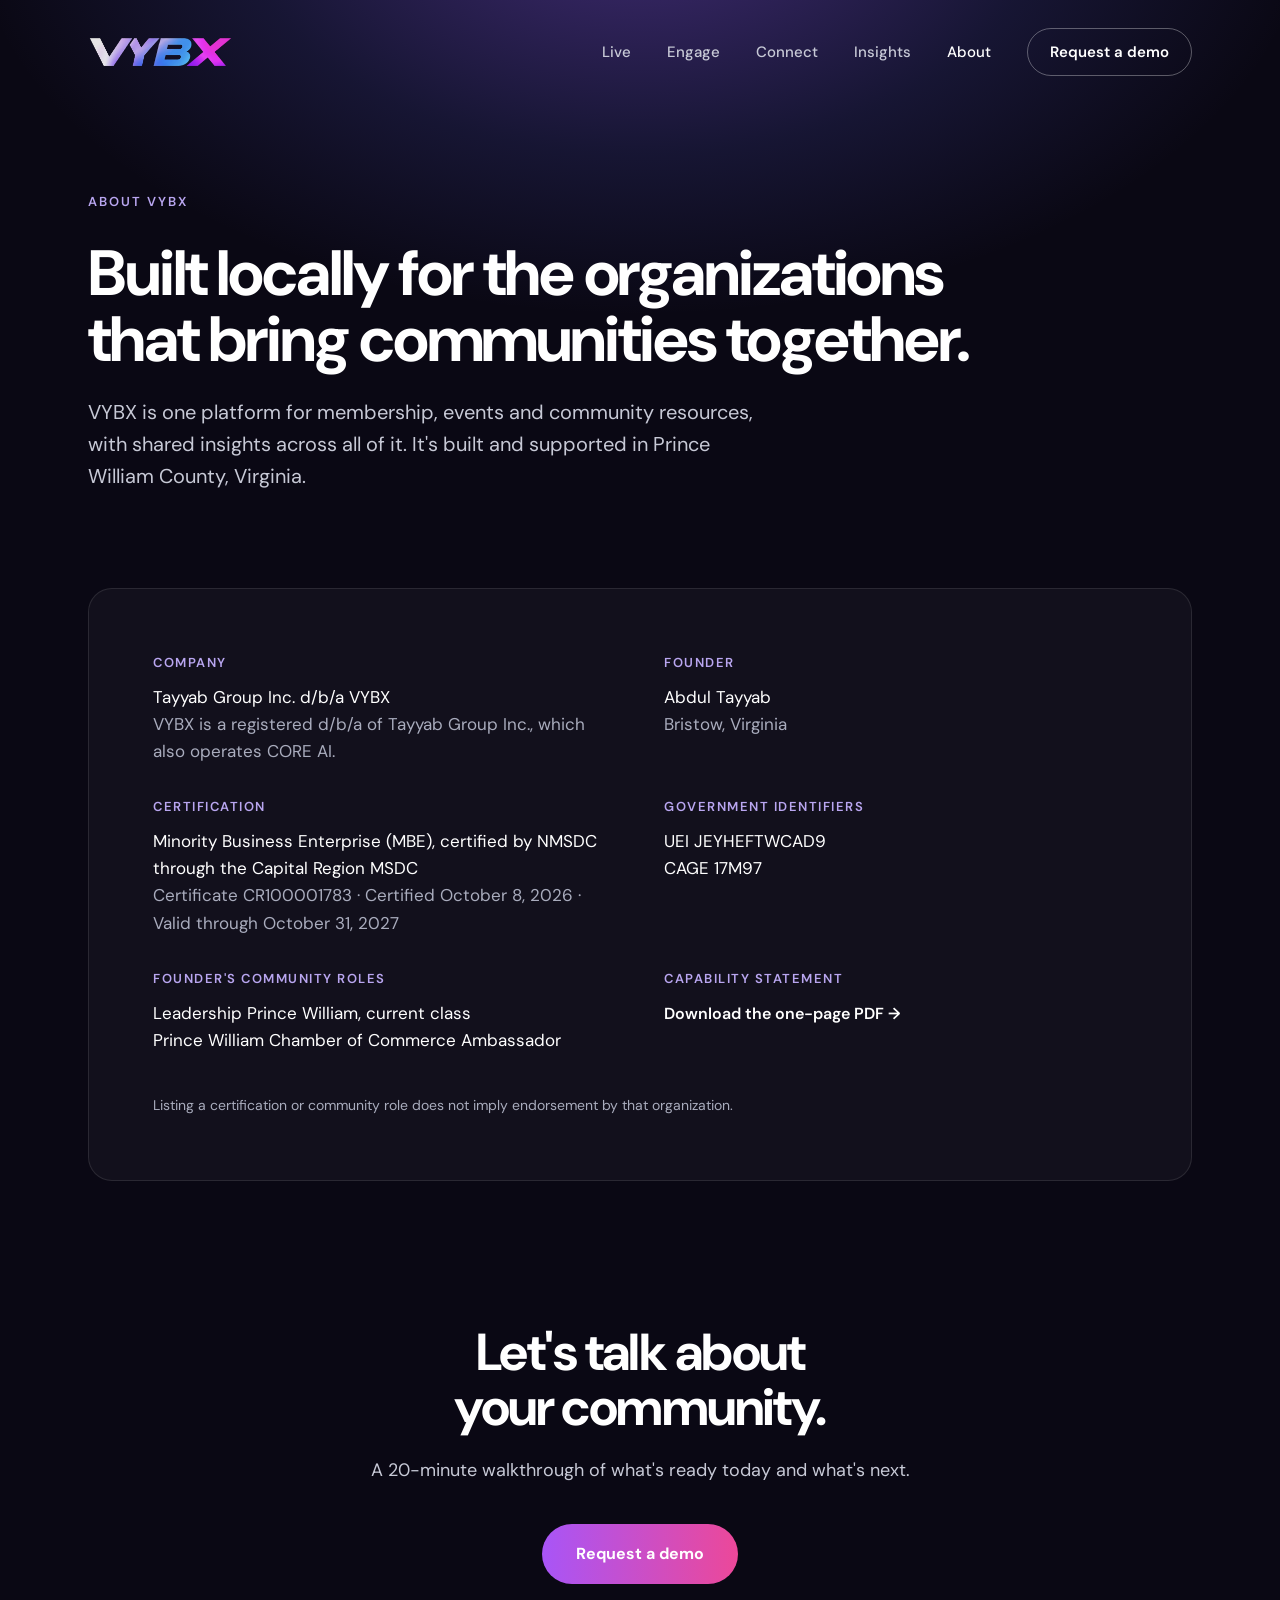
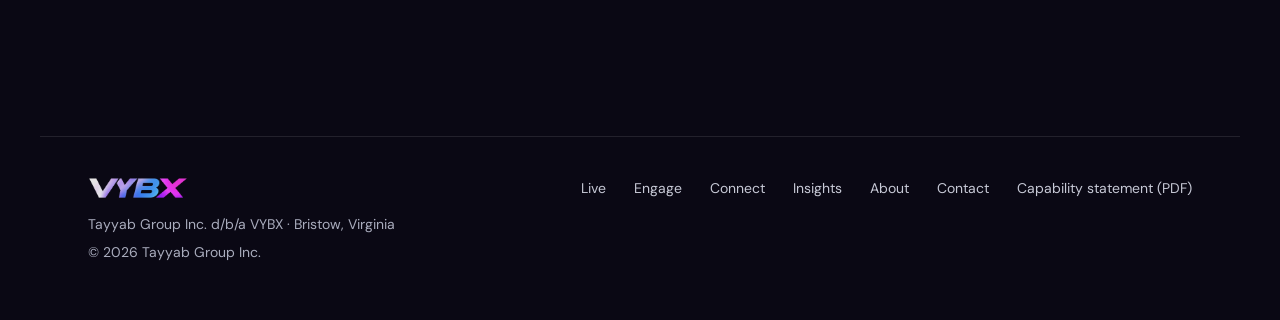
==== about/index.html @ 2c283705 "Website v2: one platform with three solutions plus Insights Static pages for home, Live, Engage, Con" ====
<!DOCTYPE html>
<html lang="en">
<head>
<meta charset="UTF-8">
<meta name="viewport" content="width=device-width, initial-scale=1.0">
<title>About VYBX — Tayyab Group Inc. d/b/a VYBX</title>
<meta name="description" content="VYBX is a registered d/b/a of Tayyab Group Inc., an NMSDC certified Minority Business Enterprise in Prince William County, Virginia.">
<link rel="canonical" href="https://www.getvybx.com/about/">
<meta property="og:site_name" content="VYBX">
<meta property="og:title" content="About VYBX — Tayyab Group Inc. d/b/a VYBX">
<meta property="og:description" content="VYBX is a registered d/b/a of Tayyab Group Inc., an NMSDC certified Minority Business Enterprise in Prince William County, Virginia.">
<meta property="og:url" content="https://www.getvybx.com/about/">
<meta property="og:type" content="website">
<meta property="og:image" content="https://www.getvybx.com/og-image.png">
<meta property="og:image:width" content="1200">
<meta property="og:image:height" content="630">
<meta name="twitter:card" content="summary_large_image">
<meta name="twitter:title" content="About VYBX — Tayyab Group Inc. d/b/a VYBX">
<meta name="twitter:description" content="VYBX is a registered d/b/a of Tayyab Group Inc., an NMSDC certified Minority Business Enterprise in Prince William County, Virginia.">
<meta name="twitter:image" content="https://www.getvybx.com/og-image.png">
<meta name="theme-color" content="#0A0814">
<link rel="preconnect" href="https://fonts.googleapis.com">
<link rel="preconnect" href="https://fonts.gstatic.com" crossorigin>
<link href="https://fonts.googleapis.com/css2?family=DM+Sans:opsz,wght@9..40,400;9..40,500;9..40,600;9..40,700&family=Kaushan+Script&display=swap" rel="stylesheet">
<link rel="stylesheet" href="/assets/site.css">
</head>
<body>
<a class="skip" href="#main">Skip to content</a>
<header class="site-header">
<div class="wrap">
<a class="brand" href="/" aria-label="VYBX home"><img src="/vybx-logo.png" alt="VYBX"></a>
<nav class="nav" aria-label="Main">
<a href="/live/">Live</a>
<a href="/engage/">Engage</a>
<a href="/connect/">Connect</a>
<a href="/insights/">Insights</a>
<a href="/about/" aria-current="page">About</a>
<a class="btn-outline" href="/contact/">Request a demo</a>
</nav>
<button class="menu-btn" type="button" aria-label="Open menu" aria-controls="menu" aria-expanded="false" data-menu-open>
<svg width="20" height="14" viewBox="0 0 20 14" aria-hidden="true"><path d="M1 1h18M1 7h18M1 13h18" stroke="currentColor" stroke-width="1.8" stroke-linecap="round" fill="none"/></svg>
</button>
</div>
</header>
<div class="mobile-menu" id="menu" data-open="false" role="dialog" aria-modal="true" aria-label="Menu">
<div class="top">
<a class="brand" href="/" aria-label="VYBX home"><img src="/vybx-logo.png" alt="VYBX"></a>
<button class="menu-btn" type="button" aria-label="Close menu" data-menu-close style="display:inline-flex">
<svg width="16" height="16" viewBox="0 0 16 16" aria-hidden="true"><path d="M2 2l12 12M14 2L2 14" stroke="currentColor" stroke-width="1.8" stroke-linecap="round" fill="none"/></svg>
</button>
</div>
<nav aria-label="Mobile">
<a href="/live/"><span class="lockup" style="font-size:24px"><img src="/vybx-logo.png" alt="VYBX"><span class="live-word"><span>Live</span><svg viewBox="0 0 100 16" preserveAspectRatio="none" aria-hidden="true"><path d="M3 12 C 28 3, 66 1, 97 7" fill="none" stroke="currentColor" stroke-width="2.2" stroke-linecap="round"/></svg></span></span><small>Events, Destinations &amp; Experiences</small></a>
<a href="/engage/"><span class="lockup" style="font-size:24px"><img src="/vybx-logo.png" alt="VYBX"><span class="name">Engage</span></span><small>Membership &amp; Organizational Engagement</small></a>
<a href="/connect/"><span class="lockup" style="font-size:24px"><img src="/vybx-logo.png" alt="VYBX"><span class="name">Connect</span></span><small>Community Resources &amp; Support</small></a>
<a href="/insights/"><span class="lockup" style="font-size:24px"><img src="/vybx-logo.png" alt="VYBX"><span class="name">Insights</span></span><small>Shared analytics and reporting</small></a>
<a href="/about/">About VYBX</a>
</nav>
<a class="btn" href="/contact/" style="display:flex;height:56px;margin-top:24px">Request a demo</a>
</div>
<main id="main">

<section class="page-hero">
<div class="wrap">
<p class="eyebrow">About VYBX</p>
<h1 style="margin-top:0">Built locally for the organizations that bring communities together.</h1>
<p class="lede">VYBX is one platform for membership, events and community resources, with shared insights across all of it. It's built and supported in Prince William County, Virginia.</p>
</div>
</section>
<section class="section">
<div class="wrap">
<div class="panel">
<div class="facts">
<div>
<h3>Company</h3>
<p>Tayyab Group Inc. d/b/a VYBX<br><span class="quiet">VYBX is a registered d/b/a of Tayyab Group Inc., which also operates CORE AI.</span></p>
</div>
<div>
<h3>Founder</h3>
<p>Abdul Tayyab<br><span class="quiet">Bristow, Virginia</span></p>
</div>
<div>
<h3>Certification</h3>
<p>Minority Business Enterprise (MBE), certified by NMSDC through the Capital Region MSDC<br><span class="quiet">Certificate CR100001783 · Certified October 8, 2026 · Valid through October 31, 2027</span></p>
</div>
<div>
<h3>Government identifiers</h3>
<p>UEI JEYHEFTWCAD9<br>CAGE 17M97</p>
</div>
<div>
<h3>Founder's community roles</h3>
<p>Leadership Prince William, current class<br>Prince William Chamber of Commerce Ambassador</p>
</div>
<div>
<h3>Capability statement</h3>
<p><a class="text-link" href="/capability-statement.pdf">Download the one-page PDF →</a></p>
</div>
</div>
<p class="note">Listing a certification or community role does not imply endorsement by that organization.</p>
</div>
</div>
</section>
<section class="closing">
<div class="wrap">
<h2>Let's talk about your community.</h2>
<p>A 20-minute walkthrough of what's ready today and what's next.</p>
<a class="btn" href="/contact/">Request a demo</a>
</div>
</section>

</main>
<footer class="site-footer">
<div class="wrap">
<div class="who">
<img src="/vybx-logo.png" alt="VYBX">
<p>Tayyab Group Inc. d/b/a VYBX · Bristow, Virginia</p>
<p style="margin-top:6px">© 2026 Tayyab Group Inc.</p>
</div>
<nav aria-label="Footer">
<a href="/live/">Live</a>
<a href="/engage/">Engage</a>
<a href="/connect/">Connect</a>
<a href="/insights/">Insights</a>
<a href="/about/">About</a>
<a href="/contact/">Contact</a>
<a href="/capability-statement.pdf">Capability statement (PDF)</a>
</nav>
</div>
</footer>
<script>
(function () {
  var menu = document.getElementById('menu');
  var openBtn = document.querySelector('[data-menu-open]');
  var closeBtn = document.querySelector('[data-menu-close]');
  function set(open) {
    menu.setAttribute('data-open', open ? 'true' : 'false');
    openBtn.setAttribute('aria-expanded', open ? 'true' : 'false');
    document.body.style.overflow = open ? 'hidden' : '';
    (open ? closeBtn : openBtn).focus();
  }
  openBtn.addEventListener('click', function () { set(true); });
  closeBtn.addEventListener('click', function () { set(false); });
  menu.addEventListener('click', function (e) { if (e.target.closest('a')) set(false); });
  document.addEventListener('keydown', function (e) { if (e.key === 'Escape' && menu.getAttribute('data-open') === 'true') set(false); });
})();
</script>
</body>
</html>
---- assets/site.css ----
/* VYBX marketing site — shared styles */
*, *::before, *::after { box-sizing: border-box; }
html { -webkit-text-size-adjust: 100%; scroll-behavior: smooth; }
body {
  margin: 0;
  font-family: 'DM Sans', system-ui, -apple-system, 'Segoe UI', sans-serif;
  color: #ffffff;
  background: #0A0814;
  line-height: 1.6;
}
body::before {
  content: ""; position: absolute; inset: 0 0 auto 0; height: 900px; z-index: -1; pointer-events: none;
  background: radial-gradient(ellipse 70% 60% at 50% -10%, rgba(139,92,246,0.42) 0%, rgba(99,102,241,0.14) 45%, transparent 75%);
}
img { max-width: 100%; }
a { color: #C7C9D6; text-decoration: none; }
a:hover { color: #ffffff; }
a:focus-visible, button:focus-visible { outline: 2px solid #C4B5FD; outline-offset: 3px; border-radius: 6px; }
h1, h2, h3 { margin: 0; text-wrap: balance; }
p { margin: 0; }

.wrap { max-width: 1200px; margin: 0 auto; padding: 0 48px; }
.muted { color: #C7C9D6; }
.quiet { color: #A9ACBD; }
.skip { position: absolute; left: -9999px; top: 8px; background: #fff; color: #14101F; padding: 10px 16px; border-radius: 8px; z-index: 10; }
.skip:focus { left: 16px; }

/* Header */
.site-header .wrap { display: flex; align-items: center; justify-content: space-between; gap: 24px; padding-top: 28px; padding-bottom: 28px; }
.brand img { height: 32px; width: auto; display: block; }
.nav { display: flex; align-items: center; gap: 36px; font-size: 15px; font-weight: 500; }
.nav a[aria-current="page"] { color: #ffffff; }
.btn-outline { color: #ffffff; padding: 11px 22px; border-radius: 999px; border: 1px solid rgba(255,255,255,0.32); font-weight: 600; }
.btn-outline:hover { border-color: rgba(255,255,255,0.6); }
.menu-btn { display: none; width: 48px; height: 48px; border-radius: 999px; border: 1px solid rgba(255,255,255,0.22); background: transparent; color: #fff; align-items: center; justify-content: center; cursor: pointer; }
.menu-btn svg { display: block; }

/* Mobile menu */
.mobile-menu { display: none; }
.mobile-menu[data-open="true"] { display: flex; }
.mobile-menu { position: fixed; inset: 0; z-index: 20; background: #0A0814; flex-direction: column; padding: 20px 20px 32px 24px; overflow-y: auto; }
.mobile-menu .top { display: flex; align-items: center; justify-content: space-between; }
.mobile-menu nav { margin-top: 28px; display: flex; flex-direction: column; flex: 1; }
.mobile-menu nav a { padding: 20px 0; border-bottom: 1px solid rgba(255,255,255,0.10); color: #fff; }
.mobile-menu nav a:last-child { border-bottom: 0; }
.mobile-menu nav small { display: block; margin-top: 10px; font-size: 15px; color: #A9ACBD; }

/* Lockups */
.lockup { display: inline-flex; align-items: center; gap: 0.3em; line-height: 1; font-size: 24px; }
.lockup img { height: 1em; width: auto; display: block; }
.lockup .name { font-weight: 600; letter-spacing: -0.02em; font-size: 0.95em; }
.live-word { position: relative; display: inline-block; color: #FFD43B; padding-bottom: 0.18em; }
.live-word span { display: block; font-family: 'Kaushan Script', 'Brush Script MT', cursive; font-size: 1.05em; line-height: 1; transform: rotate(-6deg); text-shadow: 0 0 0.35em rgba(255,212,59,0.45); }
.live-word svg { position: absolute; left: -8%; bottom: 0; width: 122%; height: 0.32em; transform: rotate(-4deg); }

/* Buttons */
.btn { display: inline-flex; align-items: center; justify-content: center; gap: 8px; color: #fff; padding: 17px 34px; border-radius: 999px; background: linear-gradient(90deg, #A855F7, #EC4899); font-size: 16px; font-weight: 700; }
.btn:hover { color: #fff; filter: brightness(1.08); }
.text-link { font-size: 16px; font-weight: 600; color: #fff; }

/* Hero */
.hero { text-align: center; padding: 112px 0 104px; }
.hero .wrap { max-width: 920px; }
.eyebrow { font-size: 13px; font-weight: 600; letter-spacing: 2px; text-transform: uppercase; color: #B9A6F0; margin-bottom: 28px; }
.hero h1 { font-size: 76px; font-weight: 700; letter-spacing: -0.033em; line-height: 1.02; margin-bottom: 28px; }
.hero .lede { max-width: 600px; margin: 0 auto 44px; font-size: 20px; color: #C7C9D6; }
.actions { display: flex; flex-wrap: wrap; justify-content: center; align-items: center; gap: 28px; }

/* Platform strip */
.platform { padding-bottom: 152px; }
.strip { display: grid; grid-template-columns: repeat(3, minmax(0, 1fr)); border-top: 1px solid rgba(255,255,255,0.12); }
.strip a { display: block; padding: 40px 40px 44px; color: #fff; margin-top: -1px; }
.strip a:first-child { padding-left: 0; }
.strip a:last-child { padding-right: 0; }
.strip a + a { border-left: 1px solid rgba(255,255,255,0.08); }
.strip .t { margin: 22px 0 10px; font-size: 18px; font-weight: 600; }
.strip .d { font-size: 15.5px; color: #A9ACBD; }
.c-live { border-top: 2px solid #EC4899; }
.c-engage { border-top: 2px solid #A855F7; }
.c-connect { border-top: 2px solid #6366F1; }
.insights-bar { margin-top: 8px; padding: 26px 32px; border-radius: 14px; background: rgba(255,255,255,0.04); border: 1px solid rgba(255,255,255,0.10); display: flex; flex-wrap: wrap; align-items: center; justify-content: space-between; gap: 16px; color: #fff; }
.insights-bar span.d { font-size: 16px; color: #C7C9D6; }

/* Solution summary sections (home) */
.solution { padding-bottom: 136px; }
.solution .wrap { display: grid; grid-template-columns: repeat(2, minmax(0, 1fr)); gap: 96px; align-items: start; }
.solution .lockup { font-size: 40px; }
.solution h2 { margin: 32px 0 18px; font-size: 46px; font-weight: 700; letter-spacing: -0.03em; line-height: 1.08; }
.solution .lede { font-size: 18px; color: #C7C9D6; }
.solution .uses { margin-top: 22px; font-size: 15px; line-height: 1.9; color: #A9ACBD; }
.status { padding-top: 8px; }
.label { font-size: 13px; font-weight: 600; letter-spacing: 1.5px; text-transform: uppercase; margin-bottom: 12px; }
.label.today { color: #6EE7B7; }
.label.next { color: #A9ACBD; }
.status p.line { font-size: 17px; line-height: 1.7; }
.status p.line.next { color: #A9ACBD; }
.status .gap { height: 32px; }
.status .more { display: inline-block; margin-top: 36px; }

/* Panel */
.panel { padding: 64px; border-radius: 24px; background: rgba(255,255,255,0.035); border: 1px solid rgba(255,255,255,0.10); }

/* Credentials strip */
.creds { padding-bottom: 120px; }
.creds .wrap > div { display: flex; flex-wrap: wrap; align-items: center; justify-content: space-between; gap: 20px 40px; padding: 28px 0; border-top: 1px solid rgba(255,255,255,0.10); border-bottom: 1px solid rgba(255,255,255,0.10); }
.creds ul { list-style: none; margin: 0; padding: 0; display: flex; flex-wrap: wrap; gap: 12px 36px; font-size: 15px; color: #C7C9D6; }
.creds li strong { color: #fff; font-weight: 600; }

/* Closing CTA */
.closing { text-align: center; padding: 24px 0 152px; }
.closing .wrap { max-width: 760px; }
.closing h2 { font-size: 52px; font-weight: 700; letter-spacing: -0.03em; line-height: 1.06; margin-bottom: 20px; }
.closing p { font-size: 18px; color: #C7C9D6; margin-bottom: 40px; }

/* Inner pages */
.page-hero { padding: 88px 0 96px; }
.page-hero h1 { max-width: 900px; }
.page-hero .lockup { font-size: 48px; }
.page-hero h1 { margin: 36px 0 22px; font-size: 64px; font-weight: 700; letter-spacing: -0.033em; line-height: 1.04; }
.page-hero .lede { font-size: 20px; color: #C7C9D6; max-width: 680px; }
.page-hero .uses { margin-top: 24px; font-size: 16px; color: #A9ACBD; line-height: 1.9; }
.page-hero .actions { justify-content: flex-start; margin-top: 40px; }
.section { padding-bottom: 120px; }
.cols { display: grid; grid-template-columns: repeat(2, minmax(0, 1fr)); gap: 96px; align-items: start; }
.section h2 { font-size: 36px; font-weight: 700; letter-spacing: -0.025em; line-height: 1.12; margin-bottom: 16px; }
.list { list-style: none; margin: 0; padding: 0; font-size: 17px; line-height: 1.5; }
.list li { padding: 16px 0; border-bottom: 1px solid rgba(255,255,255,0.08); }
.list li:last-child { border-bottom: 0; }
.list li b { display: block; font-weight: 600; margin-bottom: 2px; }
.list li span { color: #A9ACBD; font-size: 15.5px; }
.list.next li { color: #A9ACBD; }
.facts { display: grid; grid-template-columns: repeat(2, minmax(0, 1fr)); gap: 32px 48px; }
.facts h3 { font-size: 13px; font-weight: 600; letter-spacing: 1.5px; text-transform: uppercase; color: #B9A6F0; margin-bottom: 10px; }
.facts p { font-size: 17px; line-height: 1.6; }
.note { margin-top: 40px; font-size: 14px; color: #A9ACBD; }

/* Footer */
.site-footer .wrap { padding-top: 40px; padding-bottom: 56px; border-top: 1px solid rgba(255,255,255,0.10); display: flex; flex-wrap: wrap; align-items: flex-start; justify-content: space-between; gap: 28px; font-size: 14px; color: #A9ACBD; }
.site-footer .who img { height: 22px; width: auto; display: block; margin-bottom: 14px; }
.site-footer nav { display: flex; flex-wrap: wrap; gap: 12px 28px; }

/* Phones and small tablets */
@media (max-width: 860px) {
  .wrap { padding: 0 24px; }
  .site-header .wrap { padding: 20px 20px 20px 24px; }
  .brand img { height: 26px; }
  .nav { display: none; }
  .menu-btn { display: inline-flex; }
  .hero { text-align: left; padding: 56px 0 80px; }
  .eyebrow { font-size: 12px; margin-bottom: 20px; }
  .hero h1 { font-size: 44px; letter-spacing: -0.03em; margin-bottom: 20px; }
  .hero .lede { font-size: 17px; margin: 0 0 36px; }
  .actions { flex-direction: column; align-items: stretch; gap: 8px; }
  .actions .btn { height: 56px; padding: 0 24px; }
  .actions .text-link { text-align: center; padding: 14px 0; }
  .platform { padding-bottom: 96px; }
  .strip { grid-template-columns: minmax(0, 1fr); border-top: 0; }
  .strip a, .strip a:first-child, .strip a:last-child { padding: 24px 0; }
  .strip a + a { border-left: 0; }
  .strip .t { margin: 12px 0 0; font-size: 16px; }
  .strip .d { display: none; }
  .insights-bar { padding: 20px; flex-direction: column; align-items: flex-start; gap: 10px; }
  .insights-bar span.d { font-size: 14.5px; }
  .solution { padding-bottom: 96px; }
  .solution .wrap, .cols, .facts { grid-template-columns: minmax(0, 1fr); gap: 36px; }
  .solution .lockup { font-size: 32px; }
  .solution h2 { margin: 26px 0 14px; font-size: 32px; }
  .solution .lede { font-size: 16.5px; }
  .status p.line { font-size: 16px; }
  .panel { padding: 32px 24px; border-radius: 20px; }
  .wrap.panel { margin-left: 16px; margin-right: 16px; }
  .creds { padding-bottom: 88px; }
  .creds ul { flex-direction: column; gap: 10px; }
  .closing { text-align: center; padding-bottom: 96px; }
  .closing h2 { font-size: 34px; }
  .closing p { font-size: 16.5px; margin-bottom: 32px; }
  .closing .btn { display: flex; height: 56px; }
  .page-hero { padding: 48px 0 72px; }
  .page-hero .lockup { font-size: 34px; }
  .page-hero h1 { margin: 26px 0 16px; font-size: 38px; }
  .page-hero .lede { font-size: 17px; }
  .section { padding-bottom: 88px; }
  .section h2 { font-size: 28px; }
  .list { font-size: 16px; }
  .site-footer .wrap { flex-direction: column; padding: 36px 24px 48px; }
}
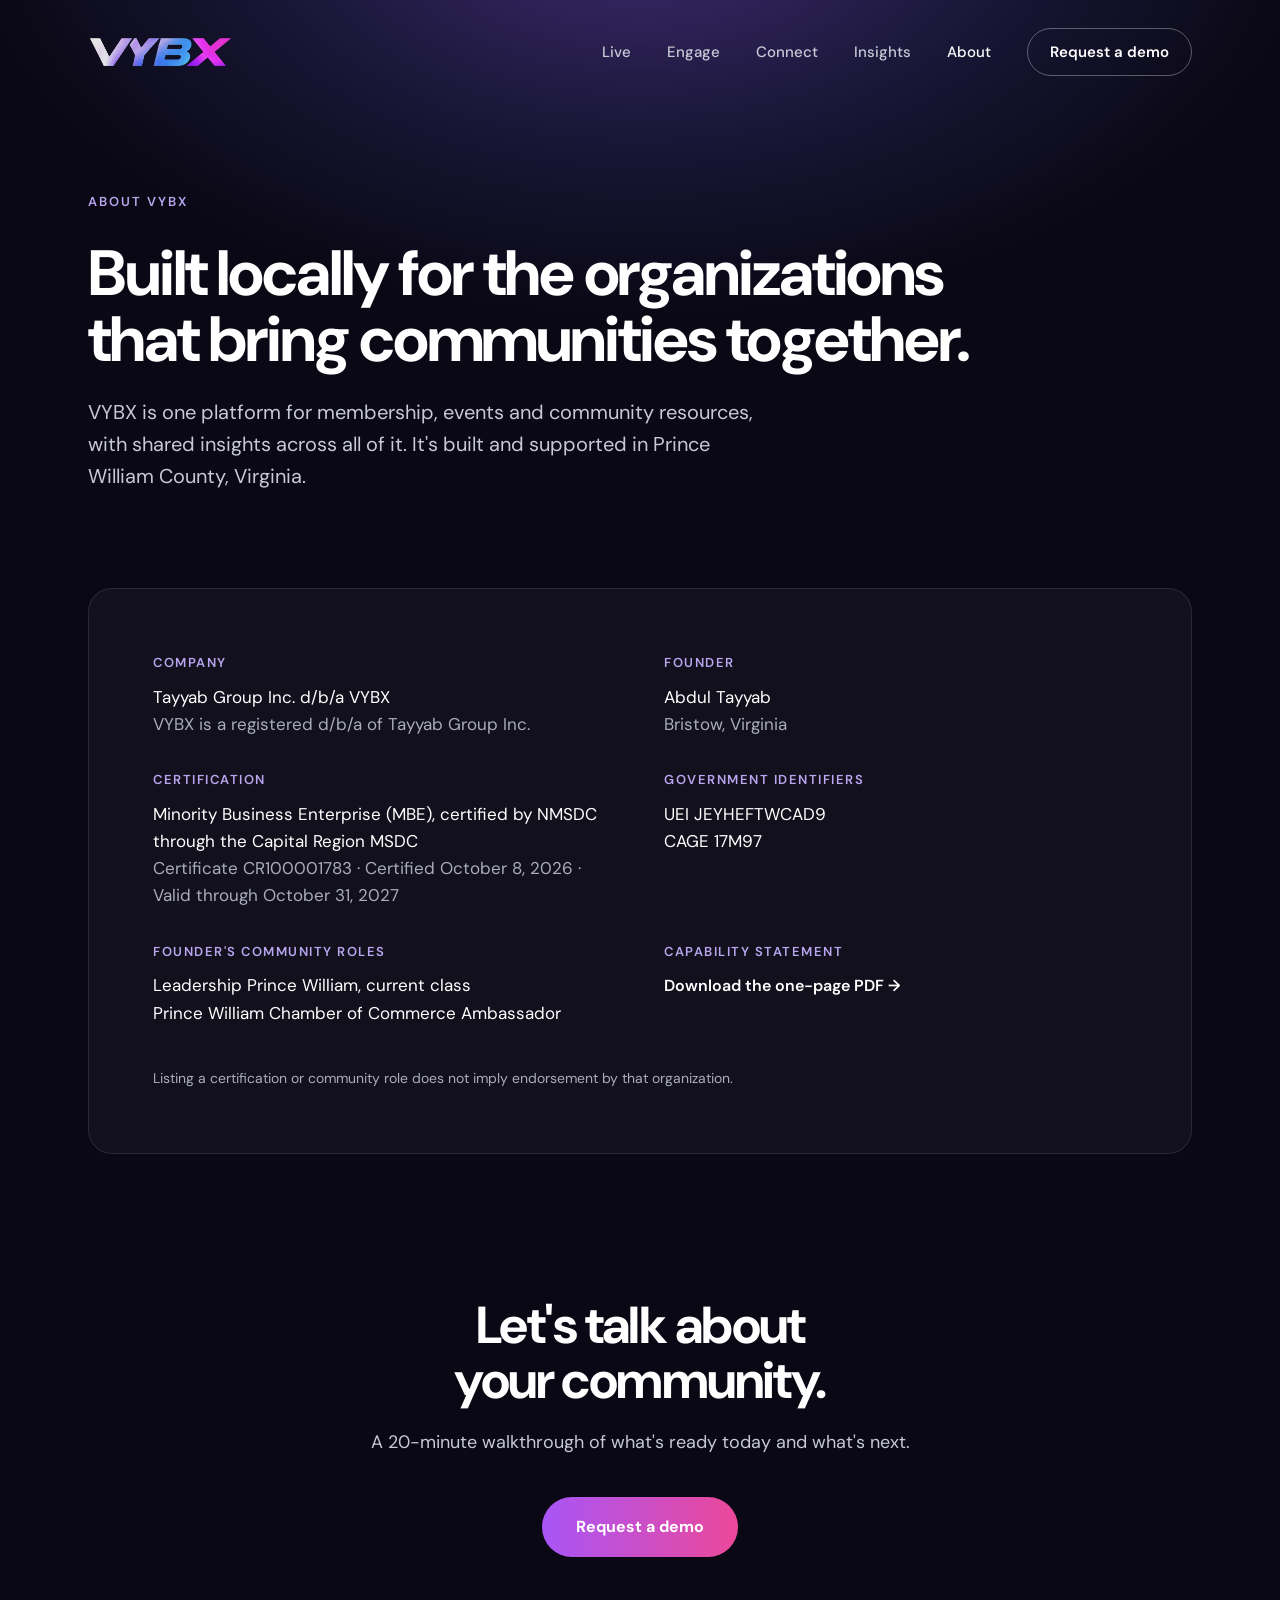
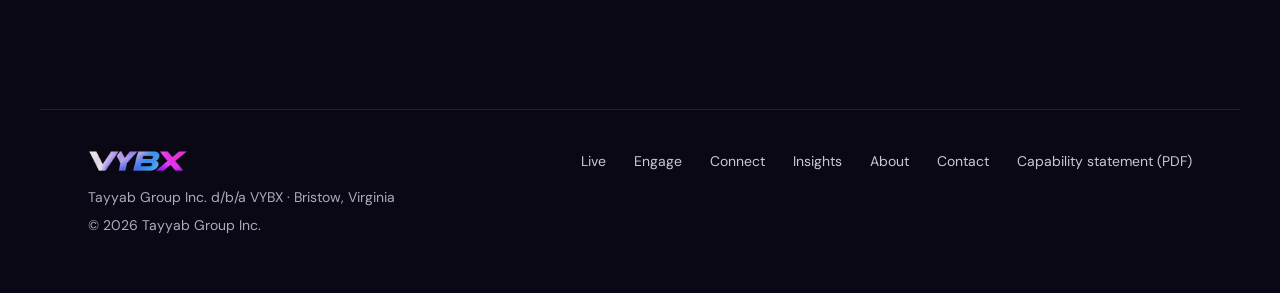
==== commit 98101635: "Website v2: match claims to what is live; remove CORE AI from About Available today now lists only f" ====
--- a/about/index.html
+++ b/about/index.html
@@ -73,7 +73,7 @@
 <div class="facts">
 <div>
 <h3>Company</h3>
-<p>Tayyab Group Inc. d/b/a VYBX<br><span class="quiet">VYBX is a registered d/b/a of Tayyab Group Inc., which also operates CORE AI.</span></p>
+<p>Tayyab Group Inc. d/b/a VYBX<br><span class="quiet">VYBX is a registered d/b/a of Tayyab Group Inc.</span></p>
 </div>
 <div>
 <h3>Founder</h3>
--- a/assets/site.css
+++ b/assets/site.css
@@ -92,6 +92,7 @@
 .label { font-size: 13px; font-weight: 600; letter-spacing: 1.5px; text-transform: uppercase; margin-bottom: 12px; }
 .label.today { color: #6EE7B7; }
 .label.next { color: #A9ACBD; }
+.label.soon { color: #FCD34D; }
 .status p.line { font-size: 17px; line-height: 1.7; }
 .status p.line.next { color: #A9ACBD; }
 .status .gap { height: 32px; }
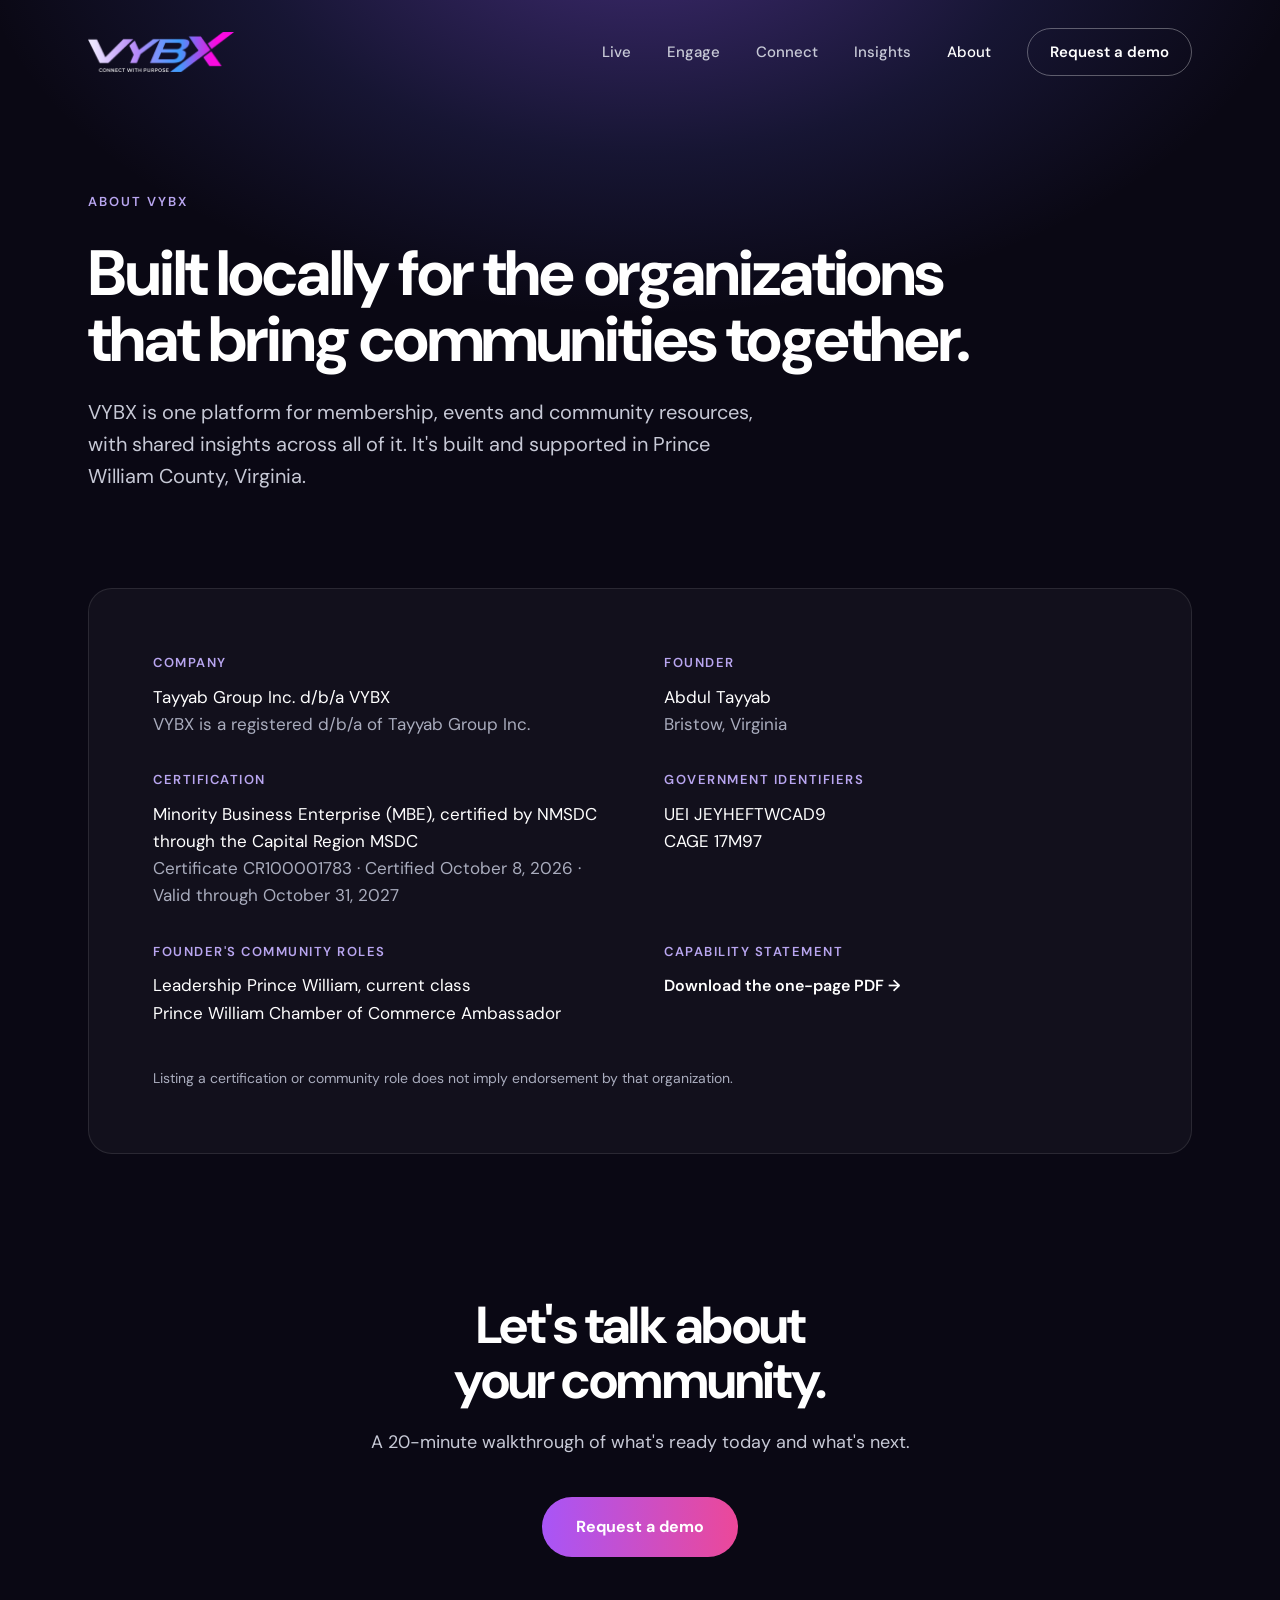
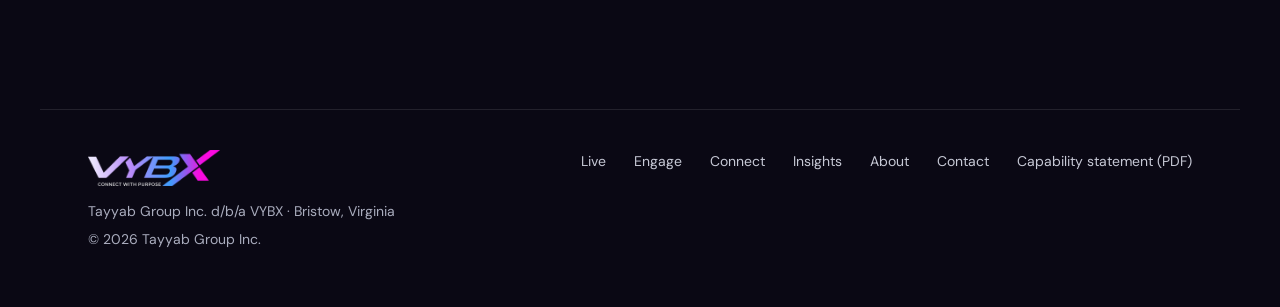
==== commit 67cdad37: "Website v2: use the official VYBX logo files only Adds the four official logos (main, main with blac" ====
--- a/about/index.html
+++ b/about/index.html
@@ -28,7 +28,7 @@
 <a class="skip" href="#main">Skip to content</a>
 <header class="site-header">
 <div class="wrap">
-<a class="brand" href="/" aria-label="VYBX home"><img src="/vybx-logo.png" alt="VYBX"></a>
+<a class="brand" href="/" aria-label="VYBX home"><img src="/assets/brand/vybx-main.png" alt="VYBX"></a>
 <nav class="nav" aria-label="Main">
 <a href="/live/">Live</a>
 <a href="/engage/">Engage</a>
@@ -44,16 +44,16 @@
 </header>
 <div class="mobile-menu" id="menu" data-open="false" role="dialog" aria-modal="true" aria-label="Menu">
 <div class="top">
-<a class="brand" href="/" aria-label="VYBX home"><img src="/vybx-logo.png" alt="VYBX"></a>
+<a class="brand" href="/" aria-label="VYBX home"><img src="/assets/brand/vybx-main.png" alt="VYBX"></a>
 <button class="menu-btn" type="button" aria-label="Close menu" data-menu-close style="display:inline-flex">
 <svg width="16" height="16" viewBox="0 0 16 16" aria-hidden="true"><path d="M2 2l12 12M14 2L2 14" stroke="currentColor" stroke-width="1.8" stroke-linecap="round" fill="none"/></svg>
 </button>
 </div>
 <nav aria-label="Mobile">
-<a href="/live/"><span class="lockup" style="font-size:24px"><img src="/vybx-logo.png" alt="VYBX"><span class="live-word"><span>Live</span><svg viewBox="0 0 100 16" preserveAspectRatio="none" aria-hidden="true"><path d="M3 12 C 28 3, 66 1, 97 7" fill="none" stroke="currentColor" stroke-width="2.2" stroke-linecap="round"/></svg></span></span><small>Events, Destinations &amp; Experiences</small></a>
-<a href="/engage/"><span class="lockup" style="font-size:24px"><img src="/vybx-logo.png" alt="VYBX"><span class="name">Engage</span></span><small>Membership &amp; Organizational Engagement</small></a>
-<a href="/connect/"><span class="lockup" style="font-size:24px"><img src="/vybx-logo.png" alt="VYBX"><span class="name">Connect</span></span><small>Community Resources &amp; Support</small></a>
-<a href="/insights/"><span class="lockup" style="font-size:24px"><img src="/vybx-logo.png" alt="VYBX"><span class="name">Insights</span></span><small>Shared analytics and reporting</small></a>
+<a href="/live/"><span class="lockup" style="font-size:24px"><img src="/assets/brand/vybx-main.png" alt="VYBX"><span class="live-word"><span>Live</span><svg viewBox="0 0 100 16" preserveAspectRatio="none" aria-hidden="true"><path d="M3 12 C 28 3, 66 1, 97 7" fill="none" stroke="currentColor" stroke-width="2.2" stroke-linecap="round"/></svg></span></span><small>Events, Destinations &amp; Experiences</small></a>
+<a href="/engage/"><span class="lockup" style="font-size:24px"><img src="/assets/brand/vybx-main.png" alt="VYBX"><span class="name">Engage</span></span><small>Membership &amp; Organizational Engagement</small></a>
+<a href="/connect/"><span class="lockup" style="font-size:24px"><img src="/assets/brand/vybx-main.png" alt="VYBX"><span class="name">Connect</span></span><small>Community Resources &amp; Support</small></a>
+<a href="/insights/"><span class="lockup" style="font-size:24px"><img src="/assets/brand/vybx-main.png" alt="VYBX"><span class="name">Insights</span></span><small>Shared analytics and reporting</small></a>
 <a href="/about/">About VYBX</a>
 </nav>
 <a class="btn" href="/contact/" style="display:flex;height:56px;margin-top:24px">Request a demo</a>
@@ -112,7 +112,7 @@
 <footer class="site-footer">
 <div class="wrap">
 <div class="who">
-<img src="/vybx-logo.png" alt="VYBX">
+<img src="/assets/brand/vybx-main.png" alt="VYBX">
 <p>Tayyab Group Inc. d/b/a VYBX · Bristow, Virginia</p>
 <p style="margin-top:6px">© 2026 Tayyab Group Inc.</p>
 </div>
--- a/assets/site.css
+++ b/assets/site.css
@@ -27,7 +27,7 @@
 
 /* Header */
 .site-header .wrap { display: flex; align-items: center; justify-content: space-between; gap: 24px; padding-top: 28px; padding-bottom: 28px; }
-.brand img { height: 32px; width: auto; display: block; }
+.brand img { height: 40px; width: auto; display: block; }
 .nav { display: flex; align-items: center; gap: 36px; font-size: 15px; font-weight: 500; }
 .nav a[aria-current="page"] { color: #ffffff; }
 .btn-outline { color: #ffffff; padding: 11px 22px; border-radius: 999px; border: 1px solid rgba(255,255,255,0.32); font-weight: 600; }
@@ -47,7 +47,7 @@
 
 /* Lockups */
 .lockup { display: inline-flex; align-items: center; gap: 0.3em; line-height: 1; font-size: 24px; }
-.lockup img { height: 1em; width: auto; display: block; }
+.lockup img { height: 1.15em; width: auto; display: block; }
 .lockup .name { font-weight: 600; letter-spacing: -0.02em; font-size: 0.95em; }
 .live-word { position: relative; display: inline-block; color: #FFD43B; padding-bottom: 0.18em; }
 .live-word span { display: block; font-family: 'Kaushan Script', 'Brush Script MT', cursive; font-size: 1.05em; line-height: 1; transform: rotate(-6deg); text-shadow: 0 0 0.35em rgba(255,212,59,0.45); }
@@ -137,14 +137,14 @@
 
 /* Footer */
 .site-footer .wrap { padding-top: 40px; padding-bottom: 56px; border-top: 1px solid rgba(255,255,255,0.10); display: flex; flex-wrap: wrap; align-items: flex-start; justify-content: space-between; gap: 28px; font-size: 14px; color: #A9ACBD; }
-.site-footer .who img { height: 22px; width: auto; display: block; margin-bottom: 14px; }
+.site-footer .who img { height: 36px; width: auto; display: block; margin-bottom: 14px; }
 .site-footer nav { display: flex; flex-wrap: wrap; gap: 12px 28px; }
 
 /* Phones and small tablets */
 @media (max-width: 860px) {
   .wrap { padding: 0 24px; }
   .site-header .wrap { padding: 20px 20px 20px 24px; }
-  .brand img { height: 26px; }
+  .brand img { height: 34px; }
   .nav { display: none; }
   .menu-btn { display: inline-flex; }
   .hero { text-align: left; padding: 56px 0 80px; }
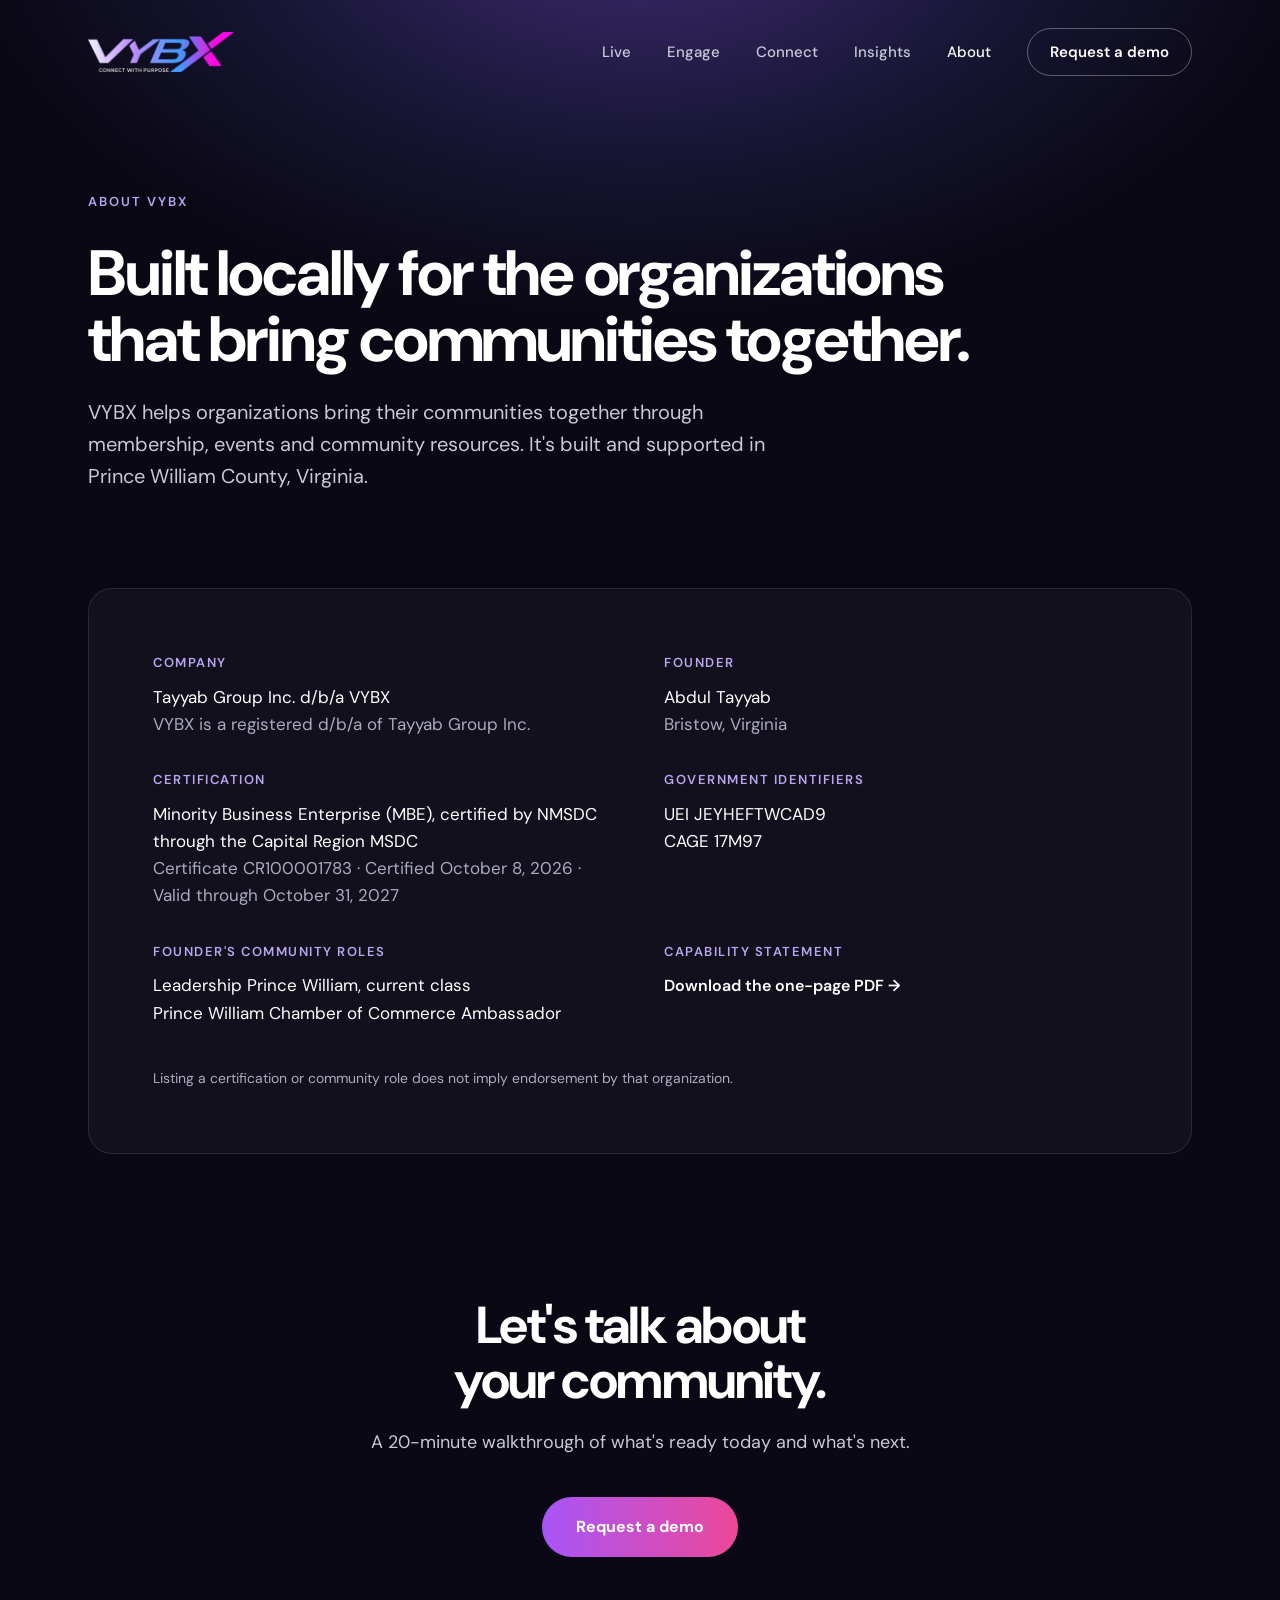
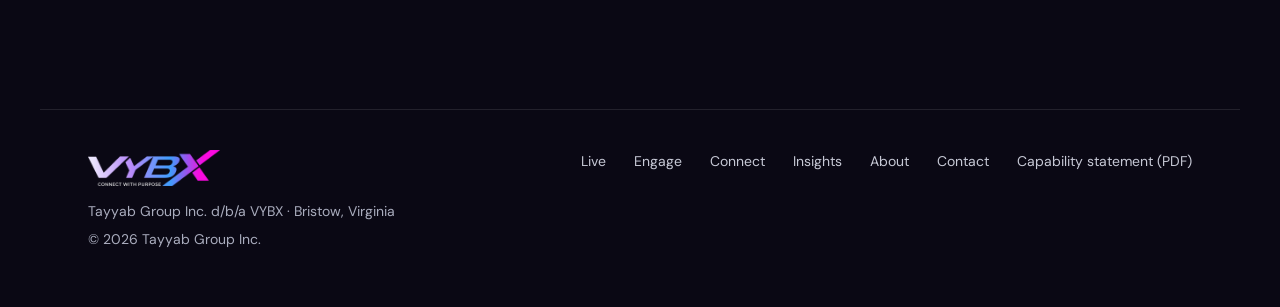
==== commit 06b9c0aa: "Website v2: approved strategy — availability labels, Live pillars, compact logos - Three labels ever" ====
--- a/about/index.html
+++ b/about/index.html
@@ -50,10 +50,10 @@
 </button>
 </div>
 <nav aria-label="Mobile">
-<a href="/live/"><span class="lockup" style="font-size:24px"><img src="/assets/brand/vybx-main.png" alt="VYBX"><span class="live-word"><span>Live</span><svg viewBox="0 0 100 16" preserveAspectRatio="none" aria-hidden="true"><path d="M3 12 C 28 3, 66 1, 97 7" fill="none" stroke="currentColor" stroke-width="2.2" stroke-linecap="round"/></svg></span></span><small>Events, Destinations &amp; Experiences</small></a>
-<a href="/engage/"><span class="lockup" style="font-size:24px"><img src="/assets/brand/vybx-main.png" alt="VYBX"><span class="name">Engage</span></span><small>Membership &amp; Organizational Engagement</small></a>
-<a href="/connect/"><span class="lockup" style="font-size:24px"><img src="/assets/brand/vybx-main.png" alt="VYBX"><span class="name">Connect</span></span><small>Community Resources &amp; Support</small></a>
-<a href="/insights/"><span class="lockup" style="font-size:24px"><img src="/assets/brand/vybx-main.png" alt="VYBX"><span class="name">Insights</span></span><small>Shared analytics and reporting</small></a>
+<a href="/live/"><span class="lockup" style="font-size:24px"><img src="/assets/brand/compact/vybx-main-compact.png" alt="VYBX"><span class="live-word"><span>Live</span><svg viewBox="0 0 100 16" preserveAspectRatio="none" aria-hidden="true"><path d="M3 12 C 28 3, 66 1, 97 7" fill="none" stroke="currentColor" stroke-width="2.2" stroke-linecap="round"/></svg></span></span><small>Events, Destinations &amp; Experiences</small></a>
+<a href="/engage/"><span class="lockup" style="font-size:24px"><img src="/assets/brand/compact/vybx-main-compact.png" alt="VYBX"><span class="name">Engage</span></span><small>Membership &amp; Organizational Engagement</small></a>
+<a href="/connect/"><span class="lockup" style="font-size:24px"><img src="/assets/brand/compact/vybx-main-compact.png" alt="VYBX"><span class="name">Connect</span></span><small>Community Resources &amp; Support</small></a>
+<a href="/insights/"><span class="lockup" style="font-size:24px"><img src="/assets/brand/compact/vybx-main-compact.png" alt="VYBX"><span class="name">Insights</span></span><small>Shared analytics and reporting</small></a>
 <a href="/about/">About VYBX</a>
 </nav>
 <a class="btn" href="/contact/" style="display:flex;height:56px;margin-top:24px">Request a demo</a>
@@ -64,7 +64,7 @@
 <div class="wrap">
 <p class="eyebrow">About VYBX</p>
 <h1 style="margin-top:0">Built locally for the organizations that bring communities together.</h1>
-<p class="lede">VYBX is one platform for membership, events and community resources, with shared insights across all of it. It's built and supported in Prince William County, Virginia.</p>
+<p class="lede">VYBX helps organizations bring their communities together through membership, events and community resources. It's built and supported in Prince William County, Virginia.</p>
 </div>
 </section>
 <section class="section">
--- a/assets/site.css
+++ b/assets/site.css
@@ -93,6 +93,14 @@
 .label.today { color: #6EE7B7; }
 .label.next { color: #A9ACBD; }
 .label.soon { color: #FCD34D; }
+.tag { display: inline-block; margin-left: 8px; padding: 2px 10px; border-radius: 999px; font-size: 12px; font-weight: 600; letter-spacing: 0.3px; vertical-align: 2px; white-space: nowrap; }
+.tag.soon { color: #FCD34D; border: 1px solid rgba(252,211,77,0.45); }
+.pillar { padding-bottom: 104px; }
+.pillar-num { font-size: 14px; font-weight: 700; letter-spacing: 2px; color: #F9A8D4; margin-bottom: 14px; }
+.pillar h2 { max-width: 760px; }
+.pillar-line { font-size: 18px; color: #C7C9D6; margin-bottom: 36px; }
+.tri { display: grid; grid-template-columns: repeat(3, minmax(0, 1fr)); gap: 48px; padding-top: 28px; border-top: 1px solid rgba(255,255,255,0.12); }
+.tri .list li { padding: 12px 0; }
 .status p.line { font-size: 17px; line-height: 1.7; }
 .status p.line.next { color: #A9ACBD; }
 .status .gap { height: 32px; }
@@ -163,7 +171,9 @@
   .insights-bar { padding: 20px; flex-direction: column; align-items: flex-start; gap: 10px; }
   .insights-bar span.d { font-size: 14.5px; }
   .solution { padding-bottom: 96px; }
-  .solution .wrap, .cols, .facts { grid-template-columns: minmax(0, 1fr); gap: 36px; }
+  .solution .wrap, .cols, .facts, .tri { grid-template-columns: minmax(0, 1fr); gap: 36px; }
+  .pillar { padding-bottom: 72px; }
+  .pillar-line { font-size: 16.5px; margin-bottom: 24px; }
   .solution .lockup { font-size: 32px; }
   .solution h2 { margin: 26px 0 14px; font-size: 32px; }
   .solution .lede { font-size: 16.5px; }
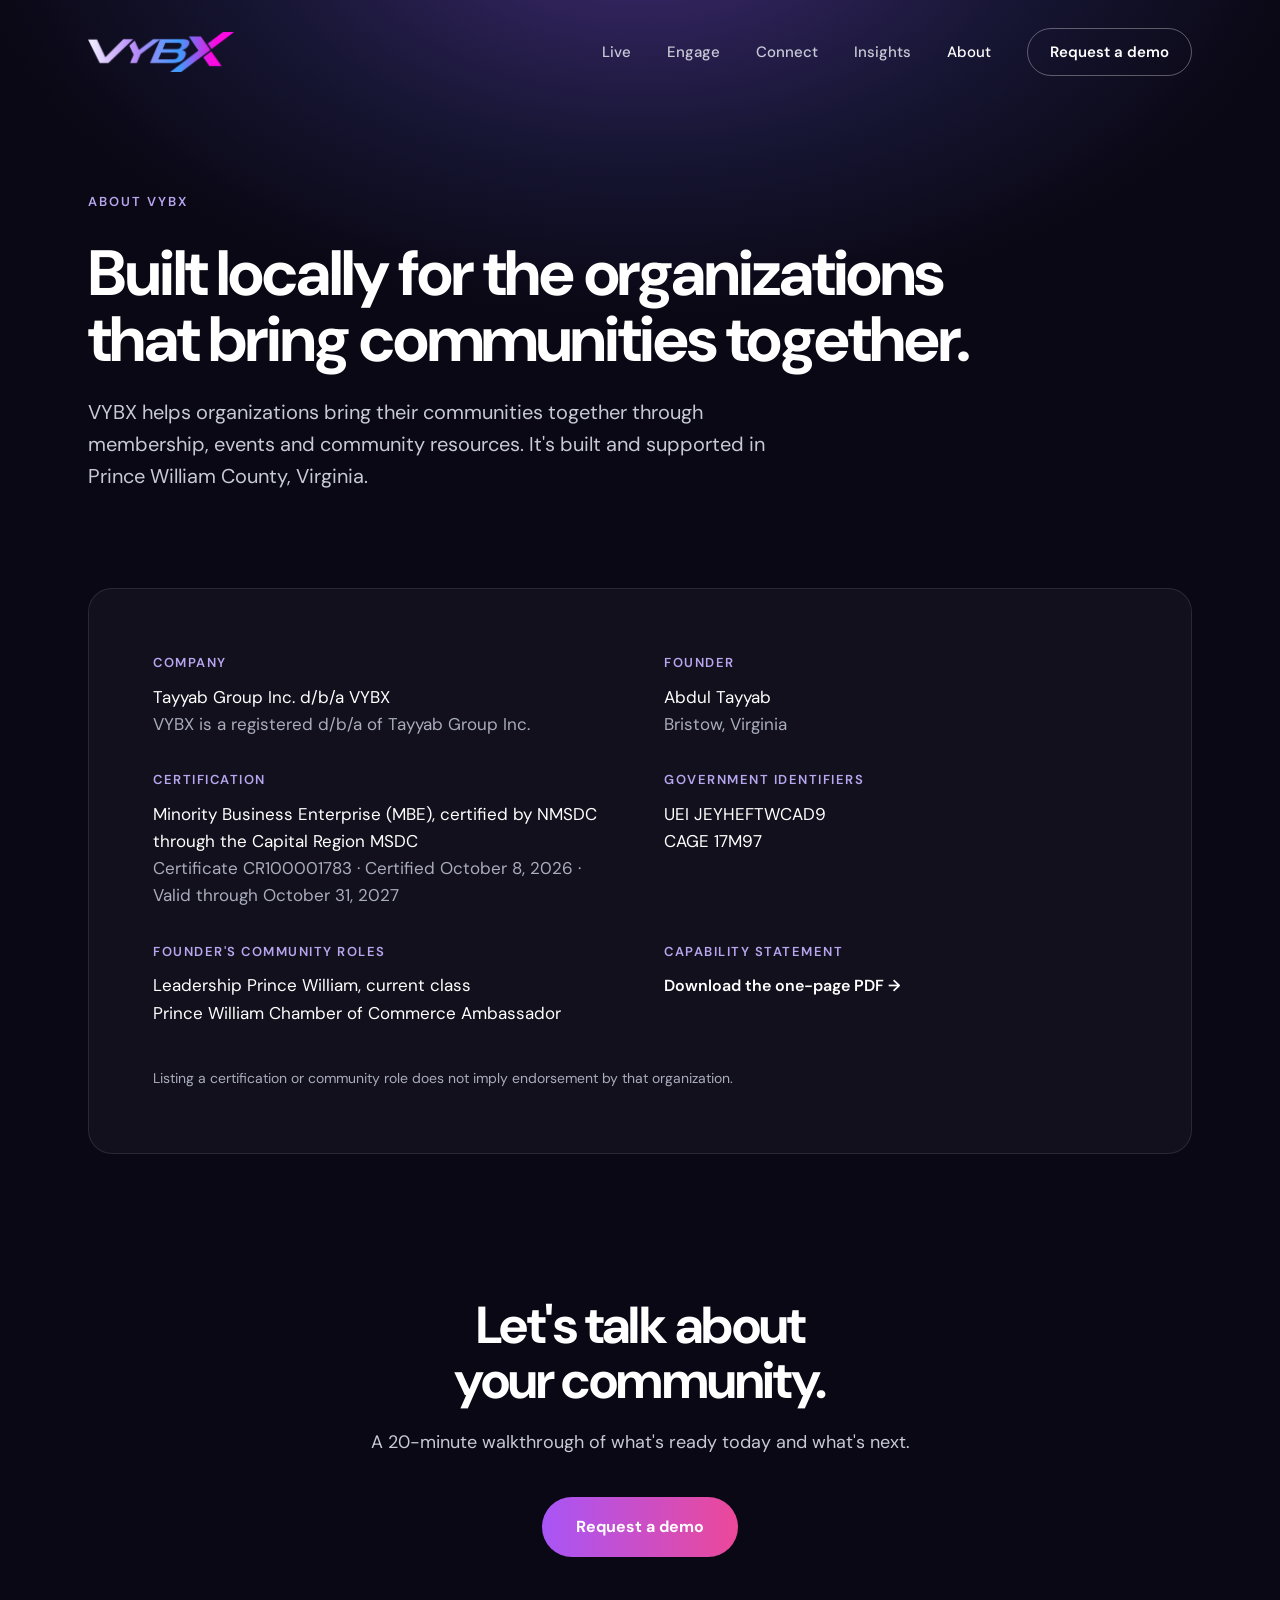
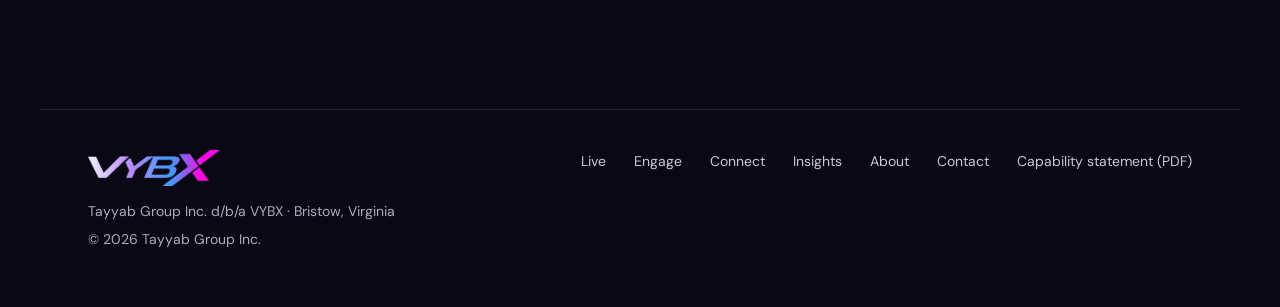
==== commit 2e370920: "Homepage hero redesign, product showcase, compact wordmark in header/footer/menu Co-Authored-By: Cla" ====
--- a/about/index.html
+++ b/about/index.html
@@ -28,7 +28,7 @@
 <a class="skip" href="#main">Skip to content</a>
 <header class="site-header">
 <div class="wrap">
-<a class="brand" href="/" aria-label="VYBX home"><img src="/assets/brand/vybx-main.png" alt="VYBX"></a>
+<a class="brand" href="/" aria-label="VYBX home"><img src="/assets/brand/compact/vybx-main-compact.png" alt="VYBX" width="1200" height="328"></a>
 <nav class="nav" aria-label="Main">
 <a href="/live/">Live</a>
 <a href="/engage/">Engage</a>
@@ -44,7 +44,7 @@
 </header>
 <div class="mobile-menu" id="menu" data-open="false" role="dialog" aria-modal="true" aria-label="Menu">
 <div class="top">
-<a class="brand" href="/" aria-label="VYBX home"><img src="/assets/brand/vybx-main.png" alt="VYBX"></a>
+<a class="brand" href="/" aria-label="VYBX home"><img src="/assets/brand/compact/vybx-main-compact.png" alt="VYBX" width="1200" height="328"></a>
 <button class="menu-btn" type="button" aria-label="Close menu" data-menu-close style="display:inline-flex">
 <svg width="16" height="16" viewBox="0 0 16 16" aria-hidden="true"><path d="M2 2l12 12M14 2L2 14" stroke="currentColor" stroke-width="1.8" stroke-linecap="round" fill="none"/></svg>
 </button>
@@ -112,7 +112,7 @@
 <footer class="site-footer">
 <div class="wrap">
 <div class="who">
-<img src="/assets/brand/vybx-main.png" alt="VYBX">
+<img src="/assets/brand/compact/vybx-main-compact.png" alt="VYBX">
 <p>Tayyab Group Inc. d/b/a VYBX · Bristow, Virginia</p>
 <p style="margin-top:6px">© 2026 Tayyab Group Inc.</p>
 </div>
--- a/assets/site.css
+++ b/assets/site.css
@@ -195,3 +195,26 @@
   .list { font-size: 16px; }
   .site-footer .wrap { flex-direction: column; padding: 36px 24px 48px; }
 }
+
+/* v2 hero + showcase */
+.brand img { width: auto; }
+.hero { padding: 104px 0 56px; }
+.hero h1 .grad { display: block; background: linear-gradient(90deg, #A855F7, #EC4899); -webkit-background-clip: text; background-clip: text; color: transparent; padding-bottom: 6px; }
+.hero .actions { display: flex; gap: 14px; justify-content: center; flex-wrap: wrap; }
+.btn-ghost { display: inline-flex; align-items: center; justify-content: center; color: #fff; padding: 16px 32px; border-radius: 999px; border: 1px solid rgba(255,255,255,0.28); font-size: 16px; font-weight: 600; }
+.btn-ghost:hover { color: #fff; border-color: rgba(255,255,255,0.6); background: rgba(255,255,255,0.04); }
+.showcase { padding: 0 0 72px; position: relative; }
+.showcase .wrap { max-width: 1200px; }
+.showcase figure { margin: 0; position: relative; }
+.showcase figure::before { content: ""; position: absolute; inset: 10% 8% 0; background: radial-gradient(closest-side, rgba(168,85,247,0.32), rgba(236,72,153,0.12), transparent); filter: blur(40px); z-index: 0; }
+.showcase img { position: relative; z-index: 1; display: block; width: 100%; height: auto; }
+.showcase figcaption { position: relative; z-index: 1; margin: 20px auto 0; text-align: center; font-size: 14px; color: #A9ACBD; max-width: 640px; }
+.cap-tag { display: inline-block; margin-right: 8px; padding: 3px 10px; border-radius: 999px; border: 1px solid rgba(110,231,183,0.4); color: #6EE7B7; font-size: 11px; font-weight: 700; letter-spacing: 1.2px; text-transform: uppercase; vertical-align: 1px; }
+#solutions { scroll-margin-top: 90px; }
+@media (max-width: 860px) {
+  .hero { padding: 56px 0 40px; }
+  .hero .actions { justify-content: flex-start; }
+  .hero .actions .btn-ghost { height: 56px; }
+  .showcase { padding-bottom: 48px; }
+  .showcase figcaption { text-align: left; font-size: 13px; }
+}
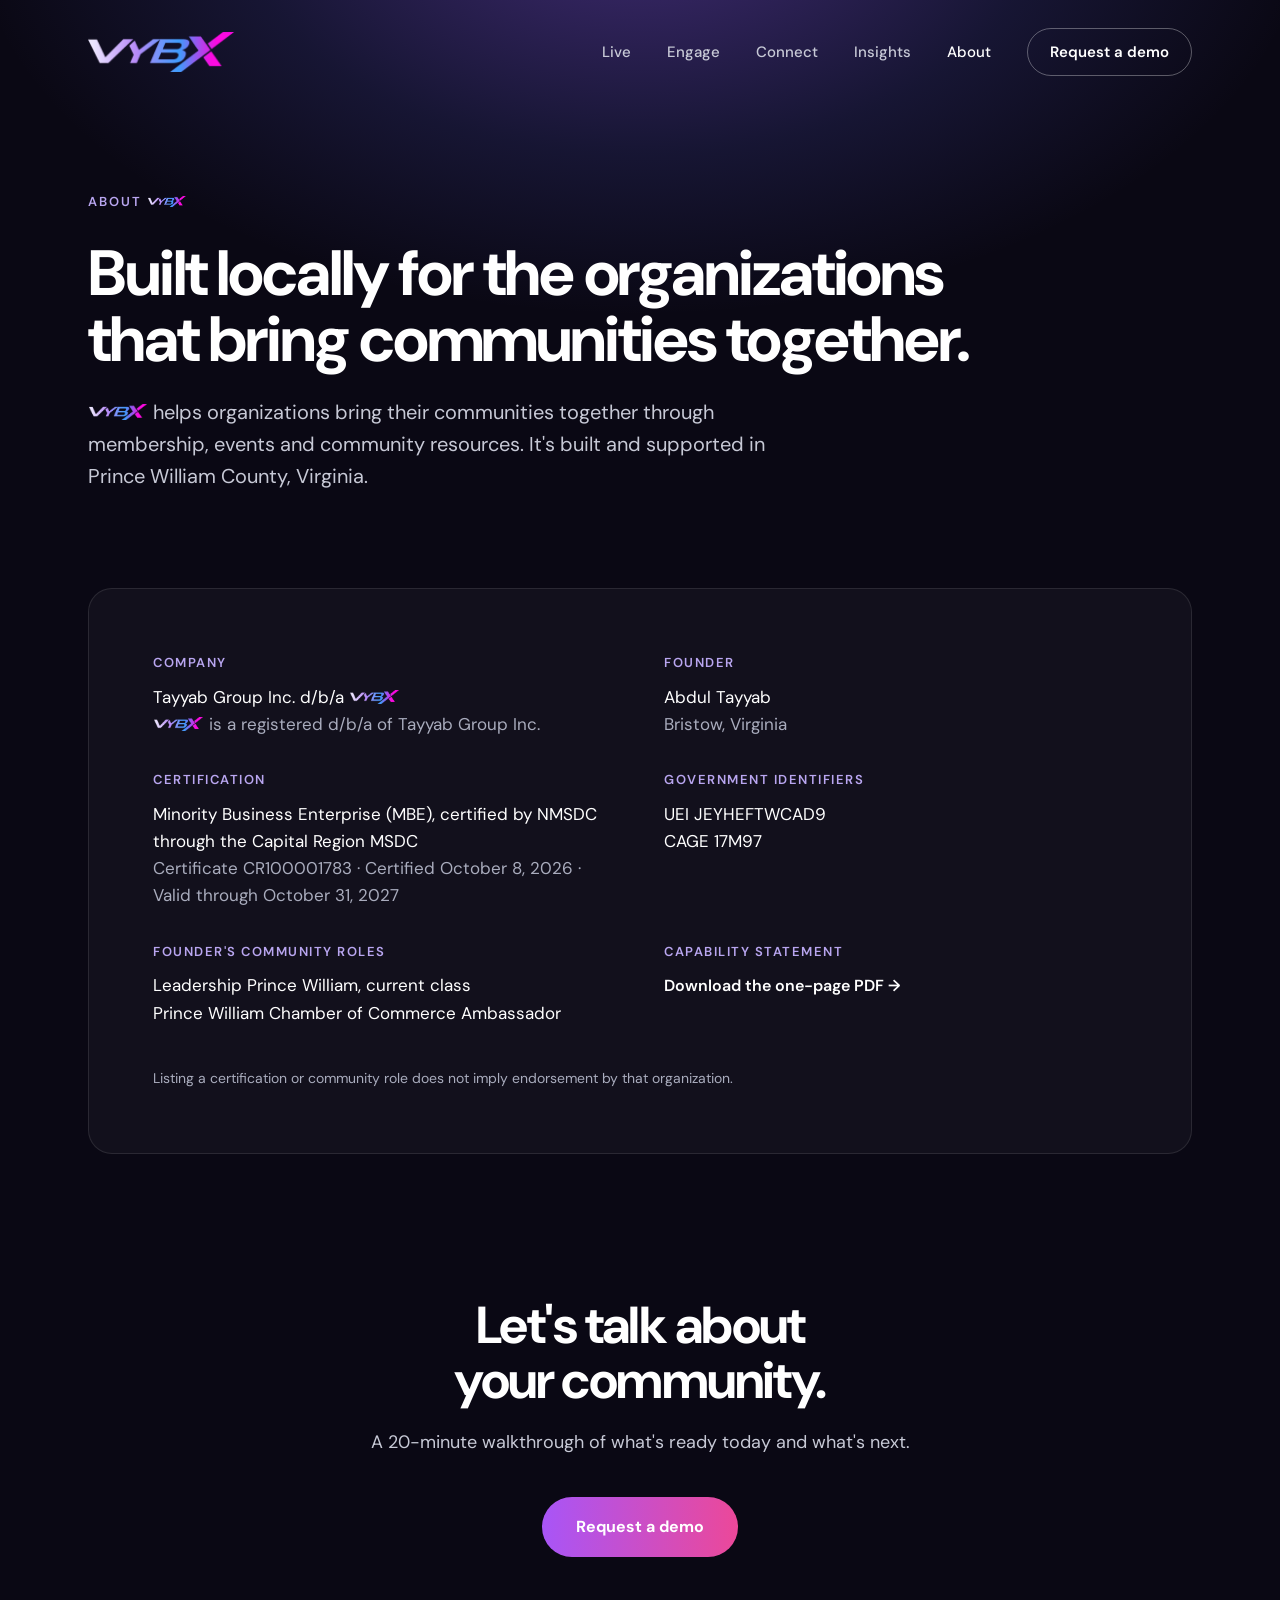
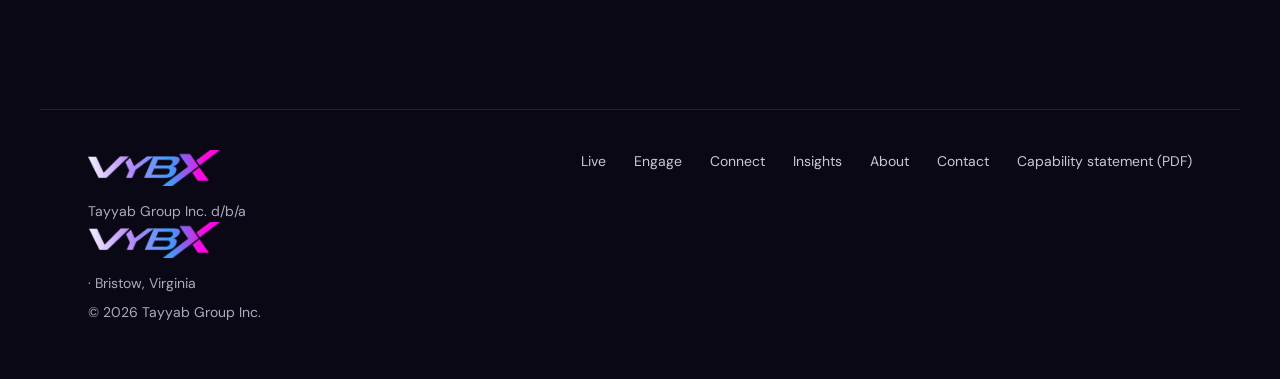
==== commit 66fe8d03: "Brand rule: show VYBX as the wordmark everywhere, never as type Co-Authored-By: Claude Opus 5.5 <nor" ====
--- a/about/index.html
+++ b/about/index.html
@@ -21,7 +21,7 @@
 <meta name="theme-color" content="#0A0814">
 <link rel="preconnect" href="https://fonts.googleapis.com">
 <link rel="preconnect" href="https://fonts.gstatic.com" crossorigin>
-<link href="https://fonts.googleapis.com/css2?family=DM+Sans:opsz,wght@9..40,400;9..40,500;9..40,600;9..40,700&family=Kaushan+Script&display=swap" rel="stylesheet">
+<link href="https://fonts.googleapis.com/css2?family=DM+Sans:ital,opsz,wght@0,9..40,400;0,9..40,500;0,9..40,600;0,9..40,700;1,9..40,600&family=Kaushan+Script&display=swap" rel="stylesheet">
 <link rel="stylesheet" href="/assets/site.css">
 </head>
 <body>
@@ -54,7 +54,7 @@
 <a href="/engage/"><span class="lockup" style="font-size:24px"><img src="/assets/brand/compact/vybx-main-compact.png" alt="VYBX"><span class="name">Engage</span></span><small>Membership &amp; Organizational Engagement</small></a>
 <a href="/connect/"><span class="lockup" style="font-size:24px"><img src="/assets/brand/compact/vybx-main-compact.png" alt="VYBX"><span class="name">Connect</span></span><small>Community Resources &amp; Support</small></a>
 <a href="/insights/"><span class="lockup" style="font-size:24px"><img src="/assets/brand/compact/vybx-main-compact.png" alt="VYBX"><span class="name">Insights</span></span><small>Shared analytics and reporting</small></a>
-<a href="/about/">About VYBX</a>
+<a href="/about/">About <img class="vx" src="/assets/brand/compact/vybx-main-compact.png" alt="VYBX"></a>
 </nav>
 <a class="btn" href="/contact/" style="display:flex;height:56px;margin-top:24px">Request a demo</a>
 </div>
@@ -62,9 +62,9 @@
 
 <section class="page-hero">
 <div class="wrap">
-<p class="eyebrow">About VYBX</p>
+<p class="eyebrow">About <img class="vx" src="/assets/brand/compact/vybx-main-compact.png" alt="VYBX"></p>
 <h1 style="margin-top:0">Built locally for the organizations that bring communities together.</h1>
-<p class="lede">VYBX helps organizations bring their communities together through membership, events and community resources. It's built and supported in Prince William County, Virginia.</p>
+<p class="lede"><img class="vx" src="/assets/brand/compact/vybx-main-compact.png" alt="VYBX"> helps organizations bring their communities together through membership, events and community resources. It's built and supported in Prince William County, Virginia.</p>
 </div>
 </section>
 <section class="section">
@@ -73,7 +73,7 @@
 <div class="facts">
 <div>
 <h3>Company</h3>
-<p>Tayyab Group Inc. d/b/a VYBX<br><span class="quiet">VYBX is a registered d/b/a of Tayyab Group Inc.</span></p>
+<p>Tayyab Group Inc. d/b/a <img class="vx" src="/assets/brand/compact/vybx-main-compact.png" alt="VYBX"><br><span class="quiet"><img class="vx" src="/assets/brand/compact/vybx-main-compact.png" alt="VYBX"> is a registered d/b/a of Tayyab Group Inc.</span></p>
 </div>
 <div>
 <h3>Founder</h3>
@@ -113,7 +113,7 @@
 <div class="wrap">
 <div class="who">
 <img src="/assets/brand/compact/vybx-main-compact.png" alt="VYBX">
-<p>Tayyab Group Inc. d/b/a VYBX · Bristow, Virginia</p>
+<p>Tayyab Group Inc. d/b/a <img class="vx" src="/assets/brand/compact/vybx-main-compact.png" alt="VYBX"> · Bristow, Virginia</p>
 <p style="margin-top:6px">© 2026 Tayyab Group Inc.</p>
 </div>
 <nav aria-label="Footer">
--- a/assets/site.css
+++ b/assets/site.css
@@ -198,13 +198,19 @@
 
 /* v2 hero + showcase */
 .brand img { width: auto; }
-.hero { padding: 104px 0 56px; }
+.hero { padding: 72px 0 24px; }
+@media (min-width: 861px) {
+  .hero .eyebrow { margin-bottom: 22px; }
+  .hero h1 { font-size: 68px; margin-bottom: 22px; }
+  .hero .lede { margin-bottom: 32px; }
+}
 .hero h1 .grad { display: block; background: linear-gradient(90deg, #A855F7, #EC4899); -webkit-background-clip: text; background-clip: text; color: transparent; padding-bottom: 6px; }
 .hero .actions { display: flex; gap: 14px; justify-content: center; flex-wrap: wrap; }
 .btn-ghost { display: inline-flex; align-items: center; justify-content: center; color: #fff; padding: 16px 32px; border-radius: 999px; border: 1px solid rgba(255,255,255,0.28); font-size: 16px; font-weight: 600; }
 .btn-ghost:hover { color: #fff; border-color: rgba(255,255,255,0.6); background: rgba(255,255,255,0.04); }
 .showcase { padding: 0 0 72px; position: relative; }
-.showcase .wrap { max-width: 1200px; }
+.showcase .wrap { max-width: 1320px; }
+.showcase-intro { position: relative; z-index: 1; text-align: center; font-size: 15px; font-weight: 500; color: #B9A6F0; margin: 0 0 12px; }
 .showcase figure { margin: 0; position: relative; }
 .showcase figure::before { content: ""; position: absolute; inset: 10% 8% 0; background: radial-gradient(closest-side, rgba(168,85,247,0.32), rgba(236,72,153,0.12), transparent); filter: blur(40px); z-index: 0; }
 .showcase img { position: relative; z-index: 1; display: block; width: 100%; height: auto; }
@@ -212,9 +218,29 @@
 .cap-tag { display: inline-block; margin-right: 8px; padding: 3px 10px; border-radius: 999px; border: 1px solid rgba(110,231,183,0.4); color: #6EE7B7; font-size: 11px; font-weight: 700; letter-spacing: 1.2px; text-transform: uppercase; vertical-align: 1px; }
 #solutions { scroll-margin-top: 90px; }
 @media (max-width: 860px) {
-  .hero { padding: 56px 0 40px; }
+  .hero { padding: 44px 0 32px; }
+  .showcase-intro { text-align: left; font-size: 14px; margin-bottom: 4px; }
   .hero .actions { justify-content: flex-start; }
   .hero .actions .btn-ghost { height: 56px; }
   .showcase { padding-bottom: 48px; }
   .showcase figcaption { text-align: left; font-size: 13px; }
 }
+
+/* Eyebrow: Vibe × Connection × Impact */
+.eyebrow.vce { display: inline-flex; align-items: baseline; justify-content: center; gap: 0; letter-spacing: 3px; font-weight: 600; white-space: nowrap; }
+.vce em { font-style: italic; }
+.vce .v { color: #C4B5FD; }
+.vce .c { color: #FFFFFF; }
+.vce .i { color: #EC4899; }
+.vce .x { color: #8B7FB8; font-weight: 400; letter-spacing: 0; margin: 0 14px 0 11px; }
+@media (max-width: 860px) {
+  .eyebrow.vce { font-size: 11.5px; letter-spacing: 2.4px; }
+  .vce .x { margin: 0 9px 0 7px; }
+}
+
+/* Brand rule: VYBX always appears as the wordmark, never as type */
+img.vx { display: inline-block; height: 0.8em; width: auto; vertical-align: -0.06em; margin: 0 0.04em; }
+.vx-live { white-space: nowrap; }
+.vx-l { font-family: 'Kaushan Script', cursive; color: #FFD43B; font-size: 1.08em; margin-left: 0.22em; font-weight: 400; letter-spacing: 0; }
+.btn-ghost, .btn, .text-link { column-gap: 0.32em; }
+.btn img.vx, .btn-ghost img.vx { height: 0.86em; vertical-align: 0; }
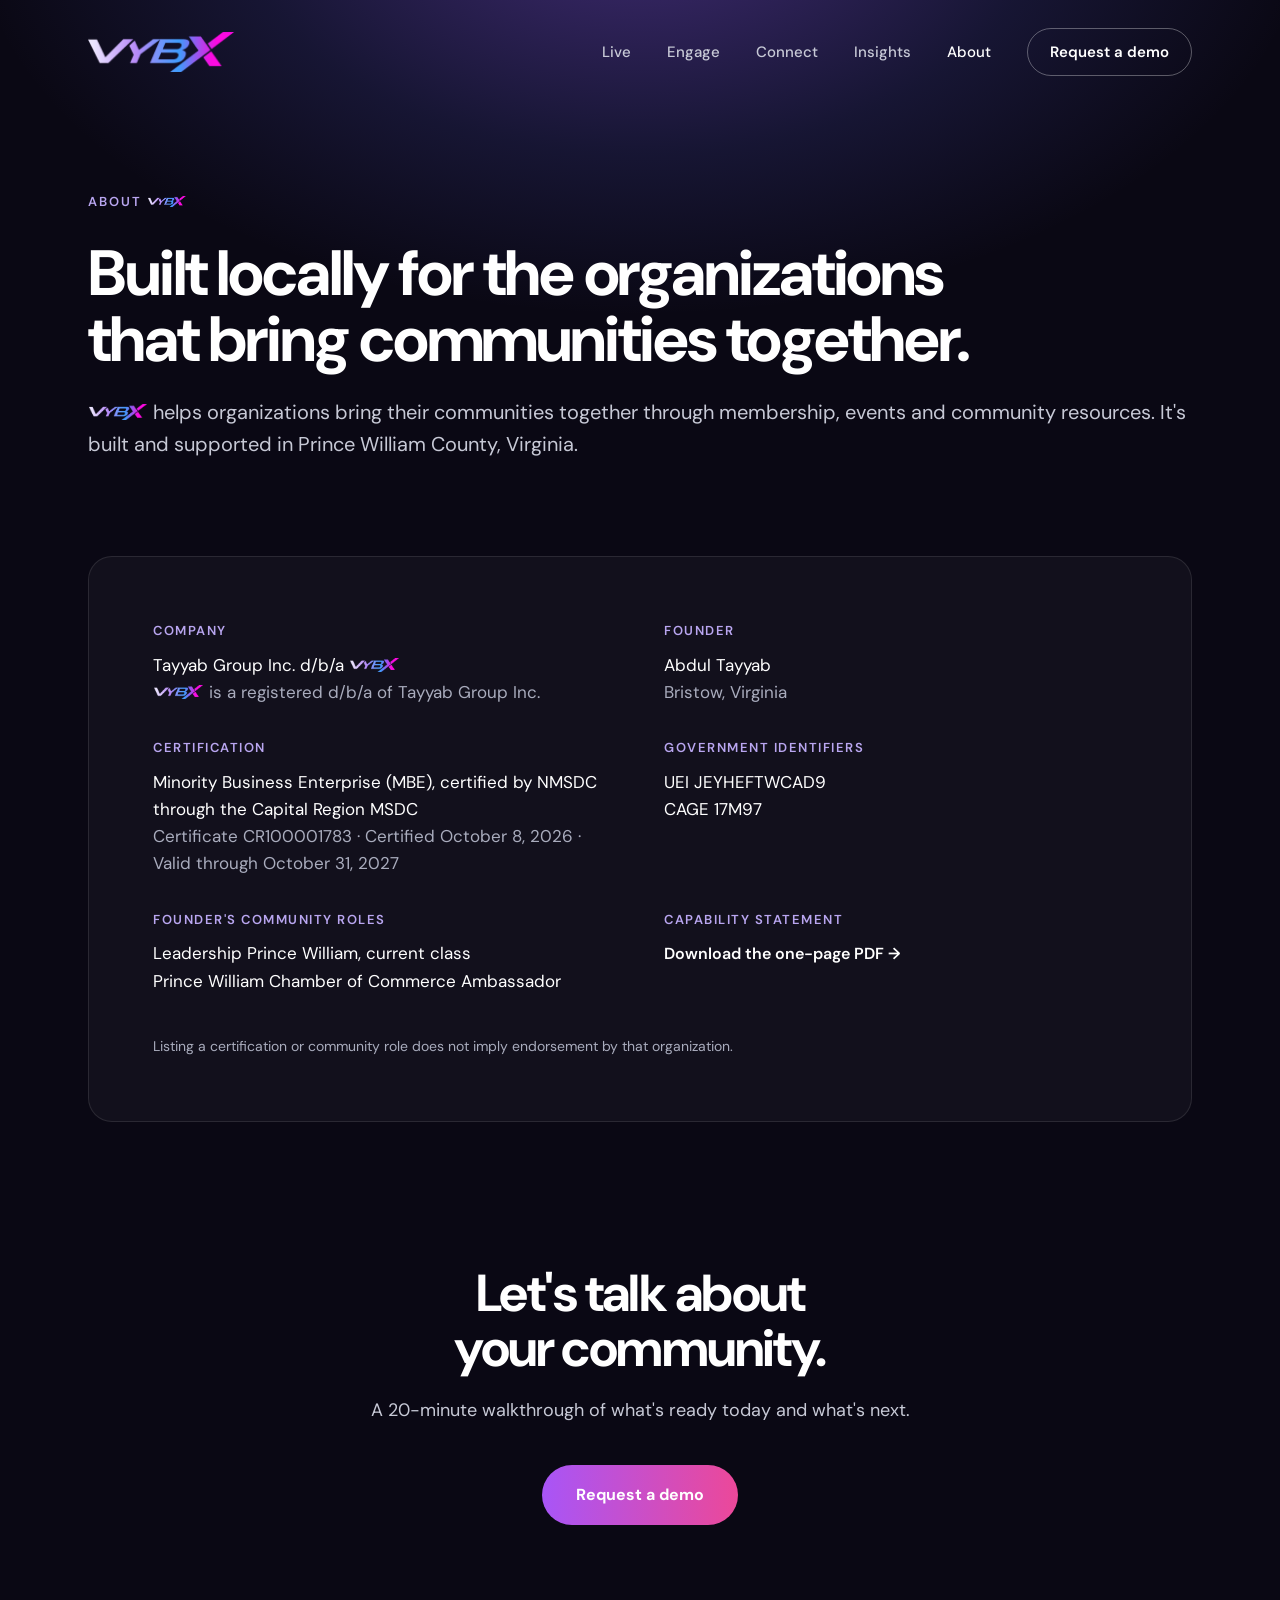
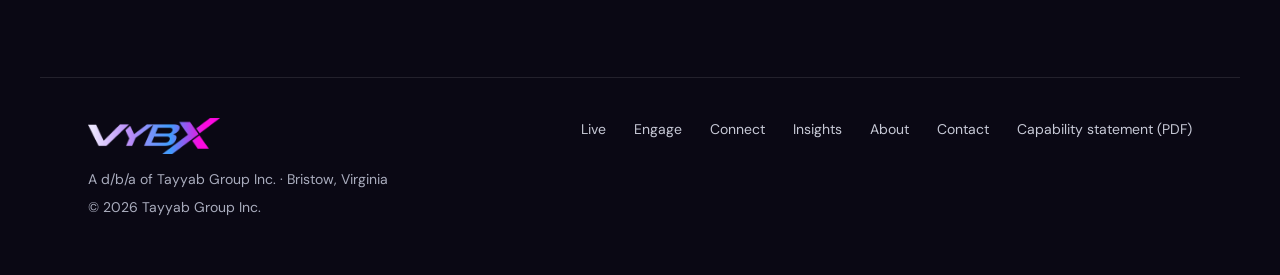
==== commit aaeaa146: "Final homepage refinements: Connect | Impact | Vibe eyebrow, plain solution names in overview, singl" ====
--- a/about/index.html
+++ b/about/index.html
@@ -113,7 +113,7 @@
 <div class="wrap">
 <div class="who">
 <img src="/assets/brand/compact/vybx-main-compact.png" alt="VYBX">
-<p>Tayyab Group Inc. d/b/a <img class="vx" src="/assets/brand/compact/vybx-main-compact.png" alt="VYBX"> · Bristow, Virginia</p>
+<p>A d/b/a of Tayyab Group Inc. · Bristow, Virginia</p>
 <p style="margin-top:6px">© 2026 Tayyab Group Inc.</p>
 </div>
 <nav aria-label="Footer">
--- a/assets/site.css
+++ b/assets/site.css
@@ -244,3 +244,17 @@
 .vx-l { font-family: 'Kaushan Script', cursive; color: #FFD43B; font-size: 1.08em; margin-left: 0.22em; font-weight: 400; letter-spacing: 0; }
 .btn-ghost, .btn, .text-link { column-gap: 0.32em; }
 .btn img.vx, .btn-ghost img.vx { height: 0.86em; vertical-align: 0; }
+
+/* Solution overview: plain text names (no repeated wordmark) */
+.sname { font-size: 30px; font-weight: 700; letter-spacing: -0.02em; line-height: 1.1; margin: 0; color: #fff; }
+.sname-sm { font-size: 22px; }
+
+/* Mobile: never allow sideways scrolling */
+html, body { max-width: 100%; overflow-x: hidden; }
+@supports (overflow: clip) { html, body { overflow-x: clip; } }
+.hero h1, .hero .lede, .page-hero h1, .page-hero .lede { overflow-wrap: break-word; max-width: 100%; }
+.showcase picture { display: block; max-width: 100%; }
+@media (max-width: 860px) {
+  .showcase figure::before { inset: 10% 0 0; }
+  .eyebrow.vce { max-width: 100%; }
+}
